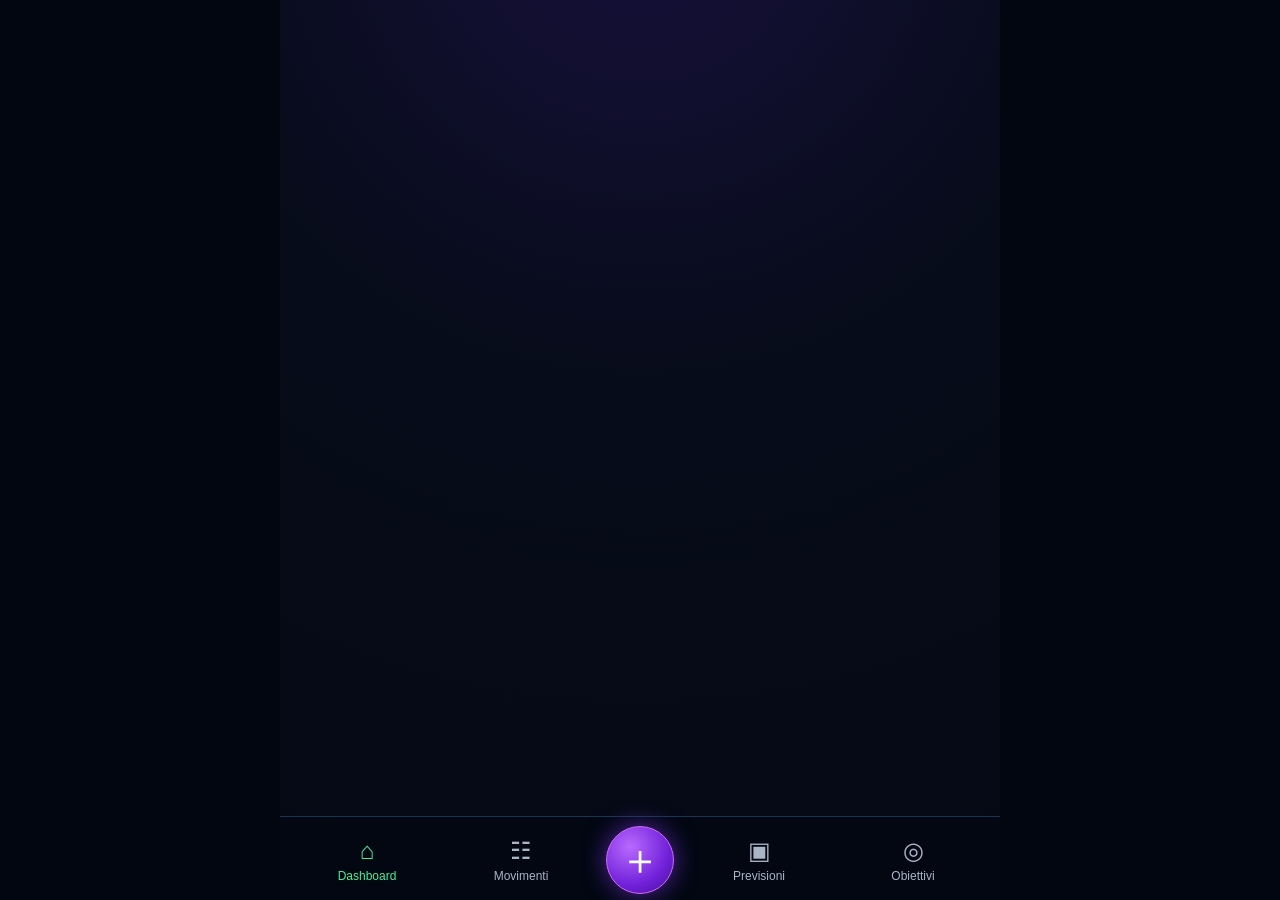
==== Matteos_Finance.html @ dac2ed31 "Add files via upload" ====
<!doctype html>
<html lang="it">
<head>
  <meta charset="utf-8" />
  <meta name="viewport" content="width=device-width, initial-scale=1, viewport-fit=cover" />
  <meta name="theme-color" content="#050b18" />
  <title>Matteo's Finance</title>
  <style>:root{
  --bg:#050b18;--panel:#091425;--panel2:#0b1629;--line:#183858;--text:#edf4ff;--muted:#aeb8ca;
  --green:#29e88b;--pink:#ff1675;--blue:#18b9ff;--purple:#8c39ff;--yellow:#ffd34f;--danger:#ff5267;
  --shadow:0 14px 34px rgba(0,0,0,.32);--radius:22px;--font:Inter,ui-sans-serif,system-ui,-apple-system,BlinkMacSystemFont,"Segoe UI",sans-serif;
}
*{box-sizing:border-box} html,body{margin:0;background:#020611;color:var(--text);font-family:var(--font)}
body{min-height:100vh}.app-shell{max-width:720px;margin:auto;min-height:100vh;background:radial-gradient(circle at 50% -10%,#17103b 0,#070c1a 44%,#050914 100%);padding-bottom:96px;overflow:hidden}
.app{padding:14px 14px 34px}.page{display:none;animation:fade .2s ease}.page.active{display:block}@keyframes fade{from{opacity:.3;transform:translateY(5px)}to{opacity:1;transform:none}}
/* Header definitivo: ordinato, senza slogan e senza elementi sovrapposti */
.hero{position:relative;min-height:430px;border:1px solid #22557d;border-radius:28px;overflow:hidden;background:radial-gradient(circle at 78% 22%,rgba(92,30,150,.22),transparent 32%),linear-gradient(135deg,#030817 0%,#07101f 58%,#090d25 100%);box-shadow:var(--shadow)}
.hero::before{content:"";position:absolute;inset:0;background:linear-gradient(180deg,rgba(0,0,0,.03),rgba(1,6,15,.15) 35%,rgba(2,6,15,.72));pointer-events:none}
.hero::after{content:"";position:absolute;left:0;right:0;top:0;height:205px;background:linear-gradient(90deg,rgba(0,0,0,.12),transparent 62%);pointer-events:none}
.duck-art{position:absolute;left:-4%;top:-10px;width:44%;max-height:245px;object-fit:cover;object-position:left top;mix-blend-mode:screen;opacity:.98;z-index:1}
.brand{position:absolute;left:38%;top:28px;z-index:3;line-height:.78;text-transform:uppercase;letter-spacing:-1px;transform:skew(-5deg);filter:drop-shadow(0 0 14px rgba(0,0,0,.6))}
.brand .matteo{display:block;font-size:clamp(25px,7vw,48px);font-weight:950;color:#eef4ff;letter-spacing:-2px;text-shadow:3px 3px 0 #10151f,0 0 14px rgba(255,255,255,.18)}
.brand .finance{display:block;font-size:clamp(42px,11vw,72px);font-weight:950;color:#2cf08b;font-style:italic;letter-spacing:-4px;text-shadow:2px 3px 0 #0c5b3d,0 0 24px rgba(41,232,139,.32)}
.hero-actions{position:absolute;right:18px;top:16px;z-index:5;display:flex;gap:10px}.icon-btn{width:48px;height:48px;border-radius:50%;border:1px solid #8c39ff;background:#07101ee8;color:white;font-size:20px;cursor:pointer;box-shadow:0 0 20px rgba(140,57,255,.18)}
.month-select{position:absolute;right:18px;top:90px;z-index:5;border:1px solid #16618b;background:#071525f2;color:#fff;padding:11px 14px;border-radius:14px;font-weight:800;max-width:180px}
.wallet-art{position:absolute;right:-7%;top:120px;width:50%;height:190px;object-fit:cover;object-position:right top;opacity:.72;mix-blend-mode:screen;z-index:1}
.balance-card{position:absolute;left:12px;right:12px;bottom:12px;z-index:4;padding:22px;border:1px solid #0e6bc2;border-radius:20px;background:linear-gradient(135deg,rgba(5,18,35,.96),rgba(7,13,30,.9));box-shadow:0 0 28px rgba(0,114,255,.16);backdrop-filter:blur(5px)}
.balance-label{font-size:14px;font-weight:800;color:#cbd4e4}.balance-value{font-size:clamp(44px,13vw,72px);font-weight:900;color:#36e793;letter-spacing:-2px;margin:5px 0}.balance-delta{font-weight:700;color:#cbd4e4}.positive{color:var(--green)}.negative{color:var(--pink)}
.balance-buttons{display:grid;grid-template-columns:1fr 1fr;gap:10px;margin-top:18px}.big-btn,.primary-btn,.secondary-btn,.danger-btn{border:1px solid #25405d;border-radius:15px;padding:14px 16px;font-weight:800;color:#fff;background:#101c2f;cursor:pointer;font-size:15px}.big-btn.income{border-color:#0ca86a;background:linear-gradient(90deg,#063829,#08271f)}.big-btn.expense{border-color:#bc135a;background:linear-gradient(90deg,#30101f,#2a0716)}.primary-btn{background:linear-gradient(135deg,#9b39ff,#5d1fe0);border-color:#a95cff}.danger-btn{background:#34121c;border-color:#9b2646}.secondary-btn{background:#101b2b}
.section{margin-top:14px}.section-title{display:flex;align-items:center;justify-content:space-between;margin:18px 6px 10px;font-size:19px;font-weight:900;letter-spacing:.3px}.panel{background:linear-gradient(135deg,rgba(10,21,39,.96),rgba(5,13,26,.94));border:1px solid #193858;border-radius:20px;box-shadow:var(--shadow)}
.week-panel{padding:14px}.week-grid{display:grid;grid-template-columns:repeat(7,1fr);gap:8px}.day-card{min-height:132px;border:1px solid #174567;border-radius:16px;padding:10px 5px;text-align:center;background:linear-gradient(180deg,#0a1527,#081322)}.day-card.today{border-color:#9b39ff;box-shadow:0 0 18px rgba(140,57,255,.45),inset 0 0 20px rgba(140,57,255,.12)}.day-name{font-size:11px;font-weight:800;color:#d3dae5}.day-num{font-size:27px;font-weight:900;margin:2px 0 8px}.day-in,.day-out{font-size:11px;font-weight:800;white-space:nowrap}.day-plus{margin-top:8px;border:1px solid #214b68;background:#0d2031;color:#fff;border-radius:50%;width:30px;height:30px;font-size:19px;cursor:pointer}
.stats-grid{display:grid;grid-template-columns:repeat(3,1fr);gap:10px;margin-top:12px}.stat-card{padding:16px;border-radius:19px;border:1px solid;background:#091424}.stat-card.green{border-color:#0fa66e;box-shadow:inset 0 0 24px rgba(41,232,139,.08)}.stat-card.pink{border-color:#b90e57;box-shadow:inset 0 0 24px rgba(255,22,117,.08)}.stat-card.blue{border-color:#1479c6;box-shadow:inset 0 0 24px rgba(24,185,255,.08)}.stat-card b{display:block;font-size:13px}.stat-card strong{display:block;font-size:20px;margin-top:7px}.stat-card small{color:var(--muted)}
.chart-panel{display:grid;grid-template-columns:1fr 1fr;gap:12px;padding:16px;margin-top:12px}.legend{list-style:none;padding:0;margin:0}.legend li{display:grid;grid-template-columns:12px 1fr auto auto;gap:8px;align-items:center;padding:4px 0;color:#d8dfeb;font-size:14px}.dot{width:10px;height:10px;border-radius:50%}.donut{width:190px;height:190px;border-radius:50%;margin:auto;background:conic-gradient(#7a21ff 0 40%,#ff1675 40% 60%,#159fff 60% 75%,#29e88b 75% 90%,#ffd34f 90% 100%);position:relative;box-shadow:0 0 26px rgba(140,57,255,.2)}.donut:after{content:"";position:absolute;inset:27%;background:#08111f;border-radius:50%;box-shadow:inset 0 0 0 1px #172b43}.donut-center{position:absolute;inset:0;z-index:2;display:flex;flex-direction:column;justify-content:center;align-items:center;text-align:center;font-weight:900}.donut-center small{color:#c9d2e0;font-weight:500}
.bottom-nav{position:fixed;left:50%;bottom:0;transform:translateX(-50%);width:min(720px,100%);height:84px;padding:9px 10px calc(9px + env(safe-area-inset-bottom));display:grid;grid-template-columns:1fr 1fr 84px 1fr 1fr;align-items:center;background:rgba(3,8,18,.95);backdrop-filter:blur(18px);border-top:1px solid #173553;z-index:20}.nav-item{height:62px;border:0;background:transparent;color:#aab5c7;display:flex;flex-direction:column;gap:4px;align-items:center;justify-content:center;cursor:pointer;font-size:24px}.nav-item small{font-size:12px}.nav-item.active{color:#47ee9a}.quick-add{width:68px;height:68px;border-radius:50%;border:1px solid #d36cff;background:radial-gradient(circle at 35% 30%,#b969ff,#7020d8 62%,#451196);color:white;font-size:42px;line-height:1;box-shadow:0 0 24px rgba(140,57,255,.6);cursor:pointer;margin:auto}
.page-head{display:flex;justify-content:space-between;align-items:center;margin:8px 0 18px}.page-head h1{margin:0;font-size:30px}
.month-control{display:flex;align-items:center;gap:10px;justify-content:center;margin:14px 0}.month-control button{border:1px solid #20415f;background:#0a1526;color:white;width:44px;height:44px;border-radius:50%;font-size:22px;cursor:pointer}.month-control select{flex:1;max-width:320px;background:#0b1628;border:1px solid #31516e;color:white;border-radius:14px;padding:12px;font-weight:800;text-align:center}
.forecast-card{padding:16px}.forecast-row{display:flex;justify-content:space-between;padding:11px 0;border-bottom:1px solid #152a42}.forecast-row:last-child{border-bottom:0}.forecast-note{margin-top:12px;padding:12px;border:1px solid #174f85;background:#08192e;border-radius:12px;color:#c7d8ef;font-size:13px}.events-list{display:grid;gap:10px}.event-row,.movement-row{padding:14px;border:1px solid #193a58;border-radius:16px;background:#081424;display:grid;grid-template-columns:54px 1fr auto;gap:12px;align-items:center}.event-icon{width:48px;height:48px;border-radius:14px;display:grid;place-items:center;background:#10253a;font-size:23px}.event-meta b{display:block}.event-meta small{color:var(--muted)}.event-actions{display:flex;gap:8px}.mini-btn{border:0;background:#102036;color:#d7e1ee;border-radius:9px;padding:8px;cursor:pointer}.mini-btn.delete{color:#ff5c78}
.bar-chart{height:220px;padding:20px;display:flex;align-items:flex-end;gap:14px;border-top:1px solid #172c46;margin-top:12px}.bar{flex:1;min-height:20px;border-radius:8px 8px 2px 2px;background:linear-gradient(180deg,#38e4aa,#176f69);position:relative}.bar span{position:absolute;bottom:-25px;left:50%;transform:translateX(-50%);font-size:11px;color:#aeb8ca}
.goal-tabs{display:flex;gap:8px;margin-bottom:12px}.goal-tabs button{flex:1;border:1px solid #193b58;background:#0a1627;color:#b8c2d0;padding:11px;border-radius:12px;cursor:pointer}.goal-tabs .active{color:white;background:#11243a}.goals-list{display:grid;gap:12px}.goal-card{padding:15px;border:1px solid #214d71;border-radius:18px;background:linear-gradient(135deg,#081725,#071221)}.goal-top{display:flex;justify-content:space-between;gap:10px}.goal-card h3{margin:0 0 4px}.goal-card p{margin:0;color:var(--muted);font-size:13px}.status{padding:7px 10px;border-radius:999px;font-size:11px;font-weight:900;height:max-content}.status.good{background:#123c28;color:#62f5a7}.status.watch{background:#4b3b10;color:#ffe170}.status.bad{background:#4c1722;color:#ff8192}.progress{height:9px;background:#172435;border-radius:999px;margin:14px 0 7px;overflow:hidden}.progress i{display:block;height:100%;border-radius:999px;background:linear-gradient(90deg,#27e28b,#8bff7a)}.goal-foot{display:flex;justify-content:space-between;color:#b9c5d3;font-size:13px}
.filters{display:flex;gap:8px;overflow:auto;margin-bottom:12px}.filter-btn{white-space:nowrap;border:1px solid #1b3956;background:#091626;color:#c8d3df;padding:9px 12px;border-radius:999px;cursor:pointer}.filter-btn.active{border-color:#39d995;color:#39d995}.movement-list{display:grid;gap:9px}.movement-amount{font-weight:900}.empty{padding:32px 16px;text-align:center;color:#a9b6c7;border:1px dashed #25445e;border-radius:18px}
.modal-backdrop{position:fixed;inset:0;background:rgba(0,0,0,.65);z-index:50;display:grid;align-items:end}.modal{width:min(720px,100%);max-height:92vh;overflow:auto;background:linear-gradient(180deg,#0c1729,#070d18);border:1px solid #244664;border-radius:26px 26px 0 0;padding:18px;box-shadow:0 -20px 50px rgba(0,0,0,.45)}.modal-head{display:flex;justify-content:space-between;align-items:center}.modal-head h2{margin:0}.close-btn{border:0;background:transparent;color:#dbe6f5;font-size:28px;cursor:pointer}.form-grid{display:grid;gap:12px;margin-top:16px}.form-grid.two{grid-template-columns:1fr 1fr}.field label{display:block;margin-bottom:6px;font-size:13px;font-weight:800;color:#cbd5e1}.field input,.field select,.field textarea{width:100%;background:#0b1728;border:1px solid #2a4661;border-radius:12px;color:white;padding:13px;font:inherit}.field textarea{min-height:74px}.type-switch,.priority-switch{display:grid;grid-template-columns:1fr 1fr;gap:8px}.priority-switch{grid-template-columns:repeat(3,1fr)}.type-switch button,.priority-switch button{padding:13px;border-radius:12px;border:1px solid #2a4661;background:#0b1728;color:#cbd5e1;cursor:pointer;font-weight:800}.type-switch .income.active{border-color:#21d783;color:#6ff7ae;background:#0d2b20}.type-switch .expense.active{border-color:#d61a68;color:#ff8ab5;background:#35101e}.priority-switch button.active{border-color:#a06cff;background:#2a1645;color:white}.modal-actions{display:flex;gap:10px;margin-top:18px}.modal-actions button{flex:1}.analysis-box{padding:14px;border:1px solid #1f4461;border-radius:14px;background:#091727}.analysis-box.good{border-color:#258452;background:#0d2d1f}.analysis-box.watch{border-color:#9b7b25;background:#2d2710}.analysis-box.bad{border-color:#8b3144;background:#32131b}
@media(max-width:520px){.hero{min-height:390px}.brand{left:39%;top:26px}.brand .matteo{font-size:29px}.brand .finance{font-size:46px}.duck-art{width:49%;max-height:235px}.wallet-art{top:128px;width:56%;height:170px;opacity:.62}.month-select{top:94px;right:14px;font-size:12px;max-width:150px}.hero-actions{right:14px;top:14px}.balance-card{padding:16px}.balance-value{font-size:50px}.week-grid{gap:5px}.day-card{min-height:114px;padding:8px 2px}.day-name{font-size:9px}.day-num{font-size:24px}.day-in,.day-out{font-size:9px}.stats-grid{grid-template-columns:1fr}.chart-panel{grid-template-columns:1fr}.donut{width:210px;height:210px}.form-grid.two{grid-template-columns:1fr}.bottom-nav{height:78px;grid-template-columns:1fr 1fr 68px 1fr 1fr}.quick-add{width:62px;height:62px}.nav-item{font-size:20px}.balance-buttons{grid-template-columns:1fr 1fr}.big-btn{padding:13px 8px;font-size:14px}}
</style>
</head>
<body>
  <div class="app-shell">
    <main id="app" class="app"></main>
    <nav class="bottom-nav" aria-label="Navigazione principale">
      <button data-nav="dashboard" class="nav-item active"><span>⌂</span><small>Dashboard</small></button>
      <button data-nav="movements" class="nav-item"><span>☷</span><small>Movimenti</small></button>
      <button id="quickAdd" class="quick-add" aria-label="Aggiungi movimento">＋</button>
      <button data-nav="forecasts" class="nav-item"><span>▣</span><small>Previsioni</small></button>
      <button data-nav="goals" class="nav-item"><span>◎</span><small>Obiettivi</small></button>
    </nav>
  </div>

  <div id="modalRoot"></div>
  <script>const € = new Intl.NumberFormat('it-IT',{style:'currency',currency:'EUR'});
const state = JSON.parse(localStorage.getItem('matteos-finance-v1') || 'null') || {
  page:'dashboard',
  balance:3245.60,
  transactions:[
    {id:'t1',date:'2026-09-01',type:'income',category:'Stipendio',description:'Stipendio',amount:1870},
    {id:'t2',date:'2026-09-03',type:'expense',category:'Spesa',description:'Spesa alimentare',amount:649.76},
    {id:'t3',date:'2026-09-04',type:'expense',category:'Benzina',description:'Rifornimento',amount:324.88},
    {id:'t4',date:'2026-09-05',type:'expense',category:'Casa',description:'Spese casa',amount:243.66},
    {id:'t5',date:'2026-09-06',type:'expense',category:'Affitto',description:'Affitto',amount:243.66},
    {id:'t6',date:'2026-09-07',type:'expense',category:'Contrattempo',description:'Imprevisti',amount:81.22},
    {id:'t7',date:'2026-09-08',type:'expense',category:'Tempo libero',description:'Svago',amount:48.73},
    {id:'t8',date:'2026-09-09',type:'expense',category:'Altro',description:'Varie',amount:32.49}
  ],
  futureEvents:[
    {id:'e1',date:'2026-12-15',type:'expense',category:'Auto',description:'Assicurazione auto',amount:600},
    {id:'e2',date:'2026-12-18',type:'income',category:'Redditi',description:'Credito dichiarazione',amount:400}
  ],
  goals:[
    {id:'g1',name:'Chitarra nuova',cost:350,deadline:'2026-12-31',priority:'media',cushion:1000,saved:150},
    {id:'g2',name:'Vacanza Berlino',cost:1500,deadline:'2027-08-31',priority:'media',cushion:0,saved:300},
    {id:'g3',name:'Nuovo computer',cost:1200,deadline:'2027-04-30',priority:'alta',cushion:0,saved:100}
  ],
  forecastMonth:'2026-12',
  movementFilter:'all'
};
const categories=['Stipendio','Spesa','Benzina','Casa','Affitto','Contrattempo','Tempo libero','Altro','Auto','Redditi','Lavoro','Salute'];
function save(){localStorage.setItem('matteos-finance-v1',JSON.stringify(state))}
function uid(){return Math.random().toString(36).slice(2,10)}
function sum(items){return items.reduce((a,b)=>a+b,0)}
function monthOf(d){return d.slice(0,7)}
function currentMonth(){return '2026-09'}
function monthName(ym){return new Date(ym+'-01T12:00:00').toLocaleDateString('it-IT',{month:'long',year:'numeric'})}
function monthTx(ym){return state.transactions.filter(t=>monthOf(t.date)===ym)}
function income(ym=currentMonth()){return sum(monthTx(ym).filter(t=>t.type==='income').map(t=>t.amount))}
function expenses(ym=currentMonth()){return sum(monthTx(ym).filter(t=>t.type==='expense').map(t=>t.amount))}
function savings(ym=currentMonth()){return income(ym)-expenses(ym)}
function prevMonth(ym){let [y,m]=ym.split('-').map(Number);m--;if(m===0){m=12;y--}return `${y}-${String(m).padStart(2,'0')}`}
function monthlyCapacity(){const allMonths=[...new Set(state.transactions.map(t=>monthOf(t.date)))];const values=allMonths.map(m=>Math.max(0,savings(m))).filter(Number.isFinite);return values.length?sum(values)/values.length:245.6}
function changePage(page){state.page=page;save();render()}
function dashboard(){const ym=currentMonth(), inc=income(ym), out=expenses(ym), sav=inc-out;const cats={};monthTx(ym).filter(t=>t.type==='expense').forEach(t=>cats[t.category]=(cats[t.category]||0)+t.amount);const totalOut=out||1;const colors=['#7a21ff','#ff1675','#ff6247','#29e88b','#ffd34f','#ffe08a','#a93de7'];const entries=Object.entries(cats);const days=[['LUN',3,120,45],['MAR',4,0,30],['MER',5,30,18],['GIO',6,0,65],['VEN',7,0,20],['SAB',8,80,0],['DOM',9,0,15]];
return `<section class="page ${state.page==='dashboard'?'active':''}">
  <div class="hero">
    <img class="duck-art" src="[data-uri]" alt="Mascotte di Matteo's Finance" />
    <div class="brand" aria-label="Matteo's Finance"><span class="matteo">MATTEO'S</span><span class="finance">FINANCE</span></div>
    <div class="hero-actions"><button class="icon-btn" title="Notifiche">🔔</button><button class="icon-btn" onclick="openSettings()" title="Impostazioni">⚙</button></div>
    <select class="month-select" aria-label="Mese dashboard"><option>Settembre 2026</option></select>
    <img class="wallet-art" src="[data-uri]" alt="Portafoglio e monete" />
    <div class="balance-card"><div class="balance-label">TOTALE DISPONIBILE</div><div class="balance-value">${€ .format(state.balance)}</div><div class="balance-delta"><span class="positive">↗ + € 245,60</span> &nbsp; rispetto al mese scorso</div><div class="balance-buttons"><button class="big-btn income" onclick="openTransaction('income')">⊕ &nbsp; Aggiungi entrata</button><button class="big-btn expense" onclick="openTransaction('expense')">↟ &nbsp; Aggiungi uscita</button></div></div>
  </div>
  <div class="section"><div class="section-title">▣ SETTIMANA IN CORSO <span style="color:#8fa6c2">‹ ›</span></div><div class="panel week-panel"><div class="week-grid">${days.map(([n,d,i,o])=>`<div class="day-card ${n==='GIO'?'today':''}"><div class="day-name">${n}</div><div class="day-num">${d}</div><div class="day-in positive">+€ ${i}</div><div class="day-out negative">-€ ${o}</div><button class="day-plus" onclick="openTransaction()">＋</button></div>`).join('')}</div></div></div>
  <div class="stats-grid"><div class="stat-card green"><b>↗ ENTRATE</b><strong>${€ .format(inc)}</strong><small>Questo mese</small></div><div class="stat-card pink"><b>↘ USCITE</b><strong>${€ .format(out)}</strong><small>Questo mese</small></div><div class="stat-card blue"><b>♟ RISPARMIO</b><strong>${€ .format(sav)}</strong><small>Questo mese</small></div></div>
  <div class="panel chart-panel"><div><div class="section-title" style="margin:0 0 8px">RIPARTIZIONE USCITE</div><ul class="legend">${entries.map(([c,v],i)=>`<li><i class="dot" style="background:${colors[i%colors.length]}"></i><span>${c}</span><span>${Math.round(v/totalOut*100)}%</span><span>${€ .format(v)}</span></li>`).join('')||'<li>Nessuna uscita</li>'}</ul></div><div style="position:relative;display:grid;place-items:center"><div class="donut" style="background:${donutGradient(entries,colors,totalOut)}"></div><div class="donut-center"><b>${€ .format(out)}</b><small>Totale uscite</small></div></div></div>
</section>`}
function donutGradient(entries,colors,total){if(!entries.length)return '#172435';let acc=0;const s=entries.map(([_,v],i)=>{const a=acc;acc+=v/total*100;return `${colors[i%colors.length]} ${a}% ${acc}%`}).join(',');return `conic-gradient(${s})`}
function forecasts(){const f=forecast(state.forecastMonth);return `<section class="page ${state.page==='forecasts'?'active':''}"><div class="page-head"><div><h1>Previsioni</h1></div><button class="icon-btn" onclick="openSettings()">⚙</button></div><div class="month-control"><button onclick="shiftForecast(-1)">‹</button><select onchange="state.forecastMonth=this.value;save();render()">${monthOptions().map(x=>`<option value="${x}" ${x===state.forecastMonth?'selected':''}>${monthName(x)}</option>`).join('')}</select><button onclick="shiftForecast(1)">›</button></div><div class="panel forecast-card"><h3 style="margin-top:0">Situazione prevista</h3><div class="forecast-row"><span>🟢 Entrate previste</span><b>${€ .format(f.income)}</b></div><div class="forecast-row"><span>🔴 Uscite previste</span><b>${€ .format(f.expenses)}</b></div><div class="forecast-row"><span>📉 Saldo mese</span><b class="${f.net>=0?'positive':'negative'}">${€ .format(f.net)}</b></div><div class="forecast-row"><span>🏦 Totale stimato fine mese</span><b class="positive">${€ .format(f.endBalance)}</b></div><div class="forecast-note">Queste previsioni applicano prudenzialmente <b>−5% alle entrate</b> e <b>+5% alle spese</b>, oltre agli eventi futuri che inserisci.</div></div><div class="section-title">Eventi futuri <button class="primary-btn" onclick="openFutureEvent()">＋ Aggiungi evento</button></div><div class="events-list">${futureEventsForMonth(state.forecastMonth).map(eventRow).join('')||'<div class="empty">Nessun evento previsto per questo mese.</div>'}</div><div class="panel" style="margin-top:14px;padding:16px"><h3 style="margin:0">Andamento previsto dei risparmi</h3><div class="bar-chart">${monthOptions().slice(0,6).map((m,i)=>{const x=forecast(m).endBalance;const h=Math.max(15,Math.min(100,x/5000*100));return `<div class="bar" style="height:${h}%"><span>${monthName(m).slice(0,3)}</span></div>`}).join('')}</div></div></section>`}
function monthOptions(){return ['2026-09','2026-10','2026-11','2026-12','2027-01','2027-02','2027-03','2027-04','2027-05','2027-06','2027-07','2027-08']}
function shiftForecast(n){const a=monthOptions(),i=a.indexOf(state.forecastMonth);state.forecastMonth=a[Math.max(0,Math.min(a.length-1,i+n))];save();render()}
function futureEventsForMonth(ym){return state.futureEvents.filter(e=>monthOf(e.date)===ym)}
function forecast(ym){const baseIncome=income(currentMonth())*.95;const baseExpenses=expenses(currentMonth())*1.05;const ev=futureEventsForMonth(ym);const ei=sum(ev.filter(e=>e.type==='income').map(e=>e.amount));const ee=sum(ev.filter(e=>e.type==='expense').map(e=>e.amount));const inc=baseIncome+ei,out=baseExpenses+ee,net=inc-out;const idx=monthOptions().indexOf(ym), baseIdx=monthOptions().indexOf(currentMonth());let running=state.balance;for(let i=baseIdx+1;i<=idx;i++){const m=monthOptions()[i];const events=futureEventsForMonth(m);running+=baseIncome+sum(events.filter(e=>e.type==='income').map(e=>e.amount))-baseExpenses-sum(events.filter(e=>e.type==='expense').map(e=>e.amount))}return {income:inc,expenses:out,net,endBalance:running}}
function eventRow(e){return `<div class="event-row"><div class="event-icon">${e.type==='income'?'▣':'▰'}</div><div class="event-meta"><b>${e.description}</b><small>${new Date(e.date+'T12:00').toLocaleDateString('it-IT')} · ${e.category}</small></div><div class="event-actions"><strong class="${e.type==='income'?'positive':'negative'}">${e.type==='income'?'+':'-'}${€ .format(e.amount)}</strong><button class="mini-btn delete" onclick="deleteFutureEvent('${e.id}')">⌫</button></div></div>`}
function goals(){return `<section class="page ${state.page==='goals'?'active':''}"><div class="page-head"><div><h1>Obiettivi</h1></div><button class="icon-btn" onclick="openSettings()">⚙</button></div><button class="primary-btn" style="width:100%;font-size:18px" onclick="openGoal()">＋ Nuovo obiettivo</button><div class="goal-tabs"><button class="active">In corso (${state.goals.length})</button><button>Completati (0)</button><button>Archiviati (0)</button></div><div class="goals-list">${state.goals.map(goalCard).join('')||'<div class="empty">Non hai ancora obiettivi.</div>'}</div></section>`}
function goalCard(g){const a=analyseGoal(g),pct=Math.min(100,g.saved/g.cost*100);return `<div class="goal-card"><div class="goal-top"><div><h3>${escapeHtml(g.name)}</h3><b class="positive">${€ .format(g.cost)}</b><p>Entro il ${new Date(g.deadline+'T12:00').toLocaleDateString('it-IT')}</p><p>Mancano ${a.monthsLeft} mesi · Priorità ${g.priority}</p></div><span class="status ${a.status}">${a.label}</span></div><div class="progress"><i style="width:${pct}%"></i></div><div class="goal-foot"><span>${€ .format(g.saved)}</span><span>${Math.round(pct)}%</span><span>${€ .format(g.cost)}</span></div><div style="margin-top:12px;display:flex;gap:8px"><button class="secondary-btn" style="flex:1" onclick="openGoalAnalysis('${g.id}')">Analizza</button><button class="danger-btn" onclick="deleteGoal('${g.id}')">⌫</button></div></div>`}
function analyseGoal(g){const now=new Date('2026-09-01T12:00'),end=new Date(g.deadline+'T12:00');let months=Math.max(1,(end.getFullYear()-now.getFullYear())*12+end.getMonth()-now.getMonth()+1);const needed=Math.max(0,(g.cost-g.saved)/months);const cap=Math.max(0,monthlyCapacity()-(g.cushion>state.balance?0:0));const ratio=cap?needed/cap:Infinity;let status='good',label='✓ In linea';if(ratio>.9&&ratio<=1.25){status='watch';label='⚠ Da monitorare'}if(ratio>1.25){status='bad';label='✕ Non raggiungibile'}return {monthsLeft:months,needed,capacity:cap,status,label,ratio}}
function movements(){const items=[...state.transactions].sort((a,b)=>b.date.localeCompare(a.date)).filter(t=>state.movementFilter==='all'||t.type===state.movementFilter);return `<section class="page ${state.page==='movements'?'active':''}"><div class="page-head"><div><h1>Movimenti</h1></div><button class="primary-btn" onclick="openTransaction()">＋</button></div><div class="filters"><button class="filter-btn ${state.movementFilter==='all'?'active':''}" onclick="setFilter('all')">Tutti</button><button class="filter-btn ${state.movementFilter==='income'?'active':''}" onclick="setFilter('income')">Entrate</button><button class="filter-btn ${state.movementFilter==='expense'?'active':''}" onclick="setFilter('expense')">Uscite</button></div><div class="movement-list">${items.map(t=>`<div class="movement-row"><div class="event-icon">${t.type==='income'?'↗':'↘'}</div><div class="event-meta"><b>${escapeHtml(t.description)}</b><small>${t.category} · ${new Date(t.date+'T12:00').toLocaleDateString('it-IT')}</small></div><div class="event-actions"><strong class="movement-amount ${t.type==='income'?'positive':'negative'}">${t.type==='income'?'+':'-'}${€ .format(t.amount)}</strong><button class="mini-btn delete" onclick="deleteTransaction('${t.id}')">⌫</button></div></div>`).join('')||'<div class="empty">Nessun movimento.</div>'}</div></section>`}
function render(){document.getElementById('app').innerHTML=dashboard()+movements()+forecasts()+goals();document.querySelectorAll('[data-nav]').forEach(b=>b.addEventListener('click',()=>changePage(b.dataset.nav)));document.getElementById('quickAdd').onclick=()=>openTransaction();}
function setFilter(x){state.movementFilter=x;save();render()}
function openModal(content){document.getElementById('modalRoot').innerHTML=`<div class="modal-backdrop" onclick="if(event.target===this)closeModal()"><div class="modal">${content}</div></div>`}
function closeModal(){document.getElementById('modalRoot').innerHTML=''}
function openTransaction(defaultType='income'){let type=defaultType||'income';openModal(`<div class="modal-head"><h2>Nuovo movimento</h2><button class="close-btn" onclick="closeModal()">×</button></div><div class="type-switch"><button id="typeIncome" class="income active" onclick="selectType('income')">↓ Entrata</button><button id="typeExpense" class="expense" onclick="selectType('expense')">↑ Uscita</button></div><form id="transactionForm" class="form-grid"><div class="form-grid two"><div class="field"><label>Data</label><input name="date" type="date" value="2026-09-06" required></div><div class="field"><label>Categoria</label><select name="category">${categories.map(c=>`<option>${c}</option>`).join('')}</select></div></div><div class="field"><label>Descrizione</label><input name="description" placeholder="Es. Assicurazione auto" required></div><div class="field"><label>Importo</label><input name="amount" type="number" min="0.01" step="0.01" required></div><div class="modal-actions"><button type="button" class="secondary-btn" onclick="closeModal()">Annulla</button><button class="primary-btn">Salva movimento</button></div></form>`);document.getElementById('transactionForm').dataset.type=type;document.getElementById('transactionForm').addEventListener('submit',submitTransaction)}
function selectType(type){const f=document.getElementById('transactionForm');f.dataset.type=type;document.getElementById('typeIncome').classList.toggle('active',type==='income');document.getElementById('typeExpense').classList.toggle('active',type==='expense')}
function submitTransaction(ev){ev.preventDefault();const f=ev.currentTarget,d=new FormData(f),amount=Number(d.get('amount'));state.transactions.push({id:uid(),date:d.get('date'),type:f.dataset.type,category:d.get('category'),description:d.get('description'),amount});state.balance+=f.dataset.type==='income'?amount:-amount;save();closeModal();render()}
function deleteTransaction(id){const t=state.transactions.find(x=>x.id===id);if(!t)return;if(!confirm('Eliminare questo movimento?'))return;state.balance+=t.type==='income'?-t.amount:t.amount;state.transactions=state.transactions.filter(x=>x.id!==id);save();render()}
function openFutureEvent(){let type='expense';openModal(`<div class="modal-head"><h2>Nuovo evento previsto</h2><button class="close-btn" onclick="closeModal()">×</button></div><div class="type-switch"><button id="typeIncome" class="income" onclick="selectFutureType('income')">↓ Entrata</button><button id="typeExpense" class="expense active" onclick="selectFutureType('expense')">↑ Uscita</button></div><form id="futureForm" class="form-grid"><div class="form-grid two"><div class="field"><label>Data</label><input name="date" type="date" value="${state.forecastMonth}-15" required></div><div class="field"><label>Categoria</label><select name="category">${categories.map(c=>`<option>${c}</option>`).join('')}</select></div></div><div class="field"><label>Descrizione</label><input name="description" required></div><div class="field"><label>Importo</label><input name="amount" type="number" min="0.01" step="0.01" required></div><div class="modal-actions"><button type="button" class="secondary-btn" onclick="closeModal()">Annulla</button><button class="primary-btn">Salva evento</button></div></form>`);document.getElementById('futureForm').dataset.type=type;document.getElementById('futureForm').addEventListener('submit',submitFuture)}
function selectFutureType(type){const f=document.getElementById('futureForm');f.dataset.type=type;document.getElementById('typeIncome').classList.toggle('active',type==='income');document.getElementById('typeExpense').classList.toggle('active',type==='expense')}
function submitFuture(ev){ev.preventDefault();const f=ev.currentTarget,d=new FormData(f);state.futureEvents.push({id:uid(),date:d.get('date'),type:f.dataset.type,category:d.get('category'),description:d.get('description'),amount:Number(d.get('amount'))});save();closeModal();render()}
function deleteFutureEvent(id){if(confirm('Eliminare questo evento previsto?')){state.futureEvents=state.futureEvents.filter(e=>e.id!==id);save();render()}}
function openGoal(){let priority='media', cushionEnabled=false;openModal(`<div class="modal-head"><h2>Nuovo obiettivo</h2><button class="close-btn" onclick="closeModal()">×</button></div><form id="goalForm" class="form-grid"><div class="field"><label>Quale meta vuoi raggiungere?</label><input name="name" placeholder="Es. Chitarra nuova" required></div><div class="field"><label>Quanto costa?</label><input name="cost" type="number" min="1" step="0.01" required></div><div class="field"><label>Entro quando?</label><input name="deadline" type="date" value="2026-12-31" required></div><div class="field"><label>Dai una priorità a questo obiettivo</label><div class="priority-switch"><button type="button" data-p="bassa">♧ Bassa</button><button type="button" data-p="media" class="active">◉ Media</button><button type="button" data-p="alta">♥ Alta</button></div></div><div class="field"><label>Vuoi fissare un minimo di cuscino?</label><div class="type-switch"><button type="button" id="cushionNo" class="active">No</button><button type="button" id="cushionYes">Sì</button></div></div><div id="cushionField" class="field" style="display:none"><label>Importo minimo del cuscino</label><input name="cushion" type="number" min="0" step="0.01" value="0"></div><div class="modal-actions"><button type="button" class="secondary-btn" onclick="closeModal()">Annulla</button><button class="primary-btn">Analizza obiettivo</button></div></form>`);document.querySelectorAll('[data-p]').forEach(b=>b.onclick=()=>{priority=b.dataset.p;document.querySelectorAll('[data-p]').forEach(x=>x.classList.toggle('active',x===b))});document.getElementById('cushionNo').onclick=()=>{cushionEnabled=false;document.getElementById('cushionField').style.display='none';document.getElementById('cushionNo').classList.add('active');document.getElementById('cushionYes').classList.remove('active')};document.getElementById('cushionYes').onclick=()=>{cushionEnabled=true;document.getElementById('cushionField').style.display='block';document.getElementById('cushionYes').classList.add('active');document.getElementById('cushionNo').classList.remove('active')};document.getElementById('goalForm').addEventListener('submit',ev=>{ev.preventDefault();const d=new FormData(ev.currentTarget),g={id:uid(),name:d.get('name'),cost:Number(d.get('cost')),deadline:d.get('deadline'),priority,cushion:cushionEnabled?Number(d.get('cushion')):0,saved:0};state.goals.push(g);save();closeModal();openGoalAnalysis(g.id)})}
function openGoalAnalysis(id){const g=state.goals.find(x=>x.id===id);if(!g)return;const a=analyseGoal(g);openModal(`<div class="modal-head"><h2>Analisi obiettivo</h2><button class="close-btn" onclick="closeModal()">×</button></div><div class="analysis-box ${a.status}" style="margin-top:16px"><h3 style="margin-top:0">${escapeHtml(g.name)}</h3><div class="forecast-row"><span>Risparmio mensile necessario</span><b>${€ .format(a.needed)}</b></div><div class="forecast-row"><span>Capacità di risparmio stimata</span><b>${€ .format(a.capacity)}</b></div><div class="forecast-row"><span>Tempo disponibile</span><b>${a.monthsLeft} mesi</b></div><div class="forecast-row"><span>Cuscino considerato</span><b>${€ .format(g.cushion)}</b></div><h3>${a.label}</h3><p>${a.status==='good'?'Con l’andamento attuale puoi raggiungere l’obiettivo entro la data prevista.':a.status==='watch'?'L’obiettivo è vicino al limite: conviene monitorare spese e risparmio mensile.':'Con la capacità stimata attuale l’obiettivo non è raggiungibile entro la data prevista.'}</p></div><div class="modal-actions"><button class="primary-btn" onclick="closeModal();render()">Chiudi</button></div>`)}
function deleteGoal(id){if(confirm('Eliminare questo obiettivo?')){state.goals=state.goals.filter(g=>g.id!==id);save();render()}}
function openSettings(){openModal(`<div class="modal-head"><h2>Impostazioni</h2><button class="close-btn" onclick="closeModal()">×</button></div><div class="form-grid"><div class="analysis-box"><b>Dati salvati sul dispositivo</b><p>I movimenti, le previsioni e gli obiettivi rimangono salvati nel browser tramite memoria locale.</p></div><button class="danger-btn" onclick="resetDemo()">Ripristina dati demo</button></div>`)}
function resetDemo(){if(confirm('Ripristinare i dati iniziali?')){localStorage.removeItem('matteos-finance-v1');location.reload()}}
function escapeHtml(s){return String(s).replace(/[&<>'"]/g,c=>({'&':'&amp;','<':'&lt;','>':'&gt;',"'":'&#39;','"':'&quot;'}[c]))}
render();
</script>
</body>
</html>
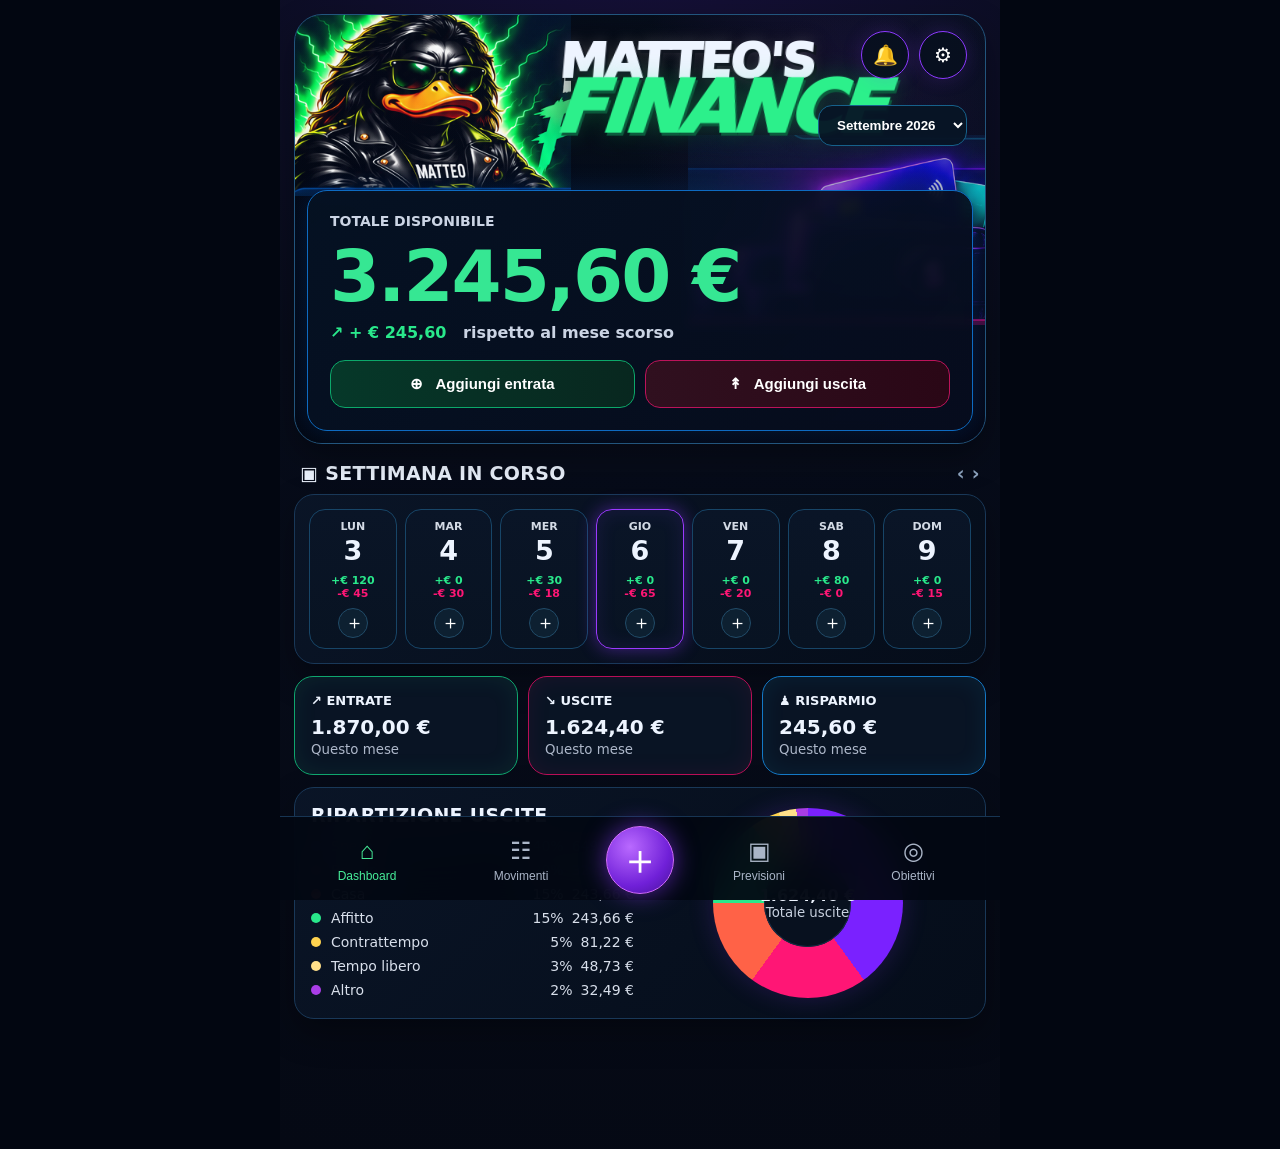
==== commit 9a64e46e: "Add files via upload" ====
--- a/Matteos_Finance.html
+++ b/Matteos_Finance.html
@@ -55,7 +55,7 @@
   </div>
 
   <div id="modalRoot"></div>
-  <script>const € = new Intl.NumberFormat('it-IT',{style:'currency',currency:'EUR'});
+  <script>const euroFmt = new Intl.NumberFormat('it-IT',{style:'currency',currency:'EUR'});
 const state = JSON.parse(localStorage.getItem('matteos-finance-v1') || 'null') || {
   page:'dashboard',
   balance:3245.60,
@@ -103,23 +103,23 @@
     <div class="hero-actions"><button class="icon-btn" title="Notifiche">🔔</button><button class="icon-btn" onclick="openSettings()" title="Impostazioni">⚙</button></div>
     <select class="month-select" aria-label="Mese dashboard"><option>Settembre 2026</option></select>
     <img class="wallet-art" src="[data-uri]" alt="Portafoglio e monete" />
-    <div class="balance-card"><div class="balance-label">TOTALE DISPONIBILE</div><div class="balance-value">${€ .format(state.balance)}</div><div class="balance-delta"><span class="positive">↗ + € 245,60</span> &nbsp; rispetto al mese scorso</div><div class="balance-buttons"><button class="big-btn income" onclick="openTransaction('income')">⊕ &nbsp; Aggiungi entrata</button><button class="big-btn expense" onclick="openTransaction('expense')">↟ &nbsp; Aggiungi uscita</button></div></div>
+    <div class="balance-card"><div class="balance-label">TOTALE DISPONIBILE</div><div class="balance-value">${euroFmt.format(state.balance)}</div><div class="balance-delta"><span class="positive">↗ + € 245,60</span> &nbsp; rispetto al mese scorso</div><div class="balance-buttons"><button class="big-btn income" onclick="openTransaction('income')">⊕ &nbsp; Aggiungi entrata</button><button class="big-btn expense" onclick="openTransaction('expense')">↟ &nbsp; Aggiungi uscita</button></div></div>
   </div>
   <div class="section"><div class="section-title">▣ SETTIMANA IN CORSO <span style="color:#8fa6c2">‹ ›</span></div><div class="panel week-panel"><div class="week-grid">${days.map(([n,d,i,o])=>`<div class="day-card ${n==='GIO'?'today':''}"><div class="day-name">${n}</div><div class="day-num">${d}</div><div class="day-in positive">+€ ${i}</div><div class="day-out negative">-€ ${o}</div><button class="day-plus" onclick="openTransaction()">＋</button></div>`).join('')}</div></div></div>
-  <div class="stats-grid"><div class="stat-card green"><b>↗ ENTRATE</b><strong>${€ .format(inc)}</strong><small>Questo mese</small></div><div class="stat-card pink"><b>↘ USCITE</b><strong>${€ .format(out)}</strong><small>Questo mese</small></div><div class="stat-card blue"><b>♟ RISPARMIO</b><strong>${€ .format(sav)}</strong><small>Questo mese</small></div></div>
-  <div class="panel chart-panel"><div><div class="section-title" style="margin:0 0 8px">RIPARTIZIONE USCITE</div><ul class="legend">${entries.map(([c,v],i)=>`<li><i class="dot" style="background:${colors[i%colors.length]}"></i><span>${c}</span><span>${Math.round(v/totalOut*100)}%</span><span>${€ .format(v)}</span></li>`).join('')||'<li>Nessuna uscita</li>'}</ul></div><div style="position:relative;display:grid;place-items:center"><div class="donut" style="background:${donutGradient(entries,colors,totalOut)}"></div><div class="donut-center"><b>${€ .format(out)}</b><small>Totale uscite</small></div></div></div>
+  <div class="stats-grid"><div class="stat-card green"><b>↗ ENTRATE</b><strong>${euroFmt.format(inc)}</strong><small>Questo mese</small></div><div class="stat-card pink"><b>↘ USCITE</b><strong>${euroFmt.format(out)}</strong><small>Questo mese</small></div><div class="stat-card blue"><b>♟ RISPARMIO</b><strong>${euroFmt.format(sav)}</strong><small>Questo mese</small></div></div>
+  <div class="panel chart-panel"><div><div class="section-title" style="margin:0 0 8px">RIPARTIZIONE USCITE</div><ul class="legend">${entries.map(([c,v],i)=>`<li><i class="dot" style="background:${colors[i%colors.length]}"></i><span>${c}</span><span>${Math.round(v/totalOut*100)}%</span><span>${euroFmt.format(v)}</span></li>`).join('')||'<li>Nessuna uscita</li>'}</ul></div><div style="position:relative;display:grid;place-items:center"><div class="donut" style="background:${donutGradient(entries,colors,totalOut)}"></div><div class="donut-center"><b>${euroFmt.format(out)}</b><small>Totale uscite</small></div></div></div>
 </section>`}
 function donutGradient(entries,colors,total){if(!entries.length)return '#172435';let acc=0;const s=entries.map(([_,v],i)=>{const a=acc;acc+=v/total*100;return `${colors[i%colors.length]} ${a}% ${acc}%`}).join(',');return `conic-gradient(${s})`}
-function forecasts(){const f=forecast(state.forecastMonth);return `<section class="page ${state.page==='forecasts'?'active':''}"><div class="page-head"><div><h1>Previsioni</h1></div><button class="icon-btn" onclick="openSettings()">⚙</button></div><div class="month-control"><button onclick="shiftForecast(-1)">‹</button><select onchange="state.forecastMonth=this.value;save();render()">${monthOptions().map(x=>`<option value="${x}" ${x===state.forecastMonth?'selected':''}>${monthName(x)}</option>`).join('')}</select><button onclick="shiftForecast(1)">›</button></div><div class="panel forecast-card"><h3 style="margin-top:0">Situazione prevista</h3><div class="forecast-row"><span>🟢 Entrate previste</span><b>${€ .format(f.income)}</b></div><div class="forecast-row"><span>🔴 Uscite previste</span><b>${€ .format(f.expenses)}</b></div><div class="forecast-row"><span>📉 Saldo mese</span><b class="${f.net>=0?'positive':'negative'}">${€ .format(f.net)}</b></div><div class="forecast-row"><span>🏦 Totale stimato fine mese</span><b class="positive">${€ .format(f.endBalance)}</b></div><div class="forecast-note">Queste previsioni applicano prudenzialmente <b>−5% alle entrate</b> e <b>+5% alle spese</b>, oltre agli eventi futuri che inserisci.</div></div><div class="section-title">Eventi futuri <button class="primary-btn" onclick="openFutureEvent()">＋ Aggiungi evento</button></div><div class="events-list">${futureEventsForMonth(state.forecastMonth).map(eventRow).join('')||'<div class="empty">Nessun evento previsto per questo mese.</div>'}</div><div class="panel" style="margin-top:14px;padding:16px"><h3 style="margin:0">Andamento previsto dei risparmi</h3><div class="bar-chart">${monthOptions().slice(0,6).map((m,i)=>{const x=forecast(m).endBalance;const h=Math.max(15,Math.min(100,x/5000*100));return `<div class="bar" style="height:${h}%"><span>${monthName(m).slice(0,3)}</span></div>`}).join('')}</div></div></section>`}
+function forecasts(){const f=forecast(state.forecastMonth);return `<section class="page ${state.page==='forecasts'?'active':''}"><div class="page-head"><div><h1>Previsioni</h1></div><button class="icon-btn" onclick="openSettings()">⚙</button></div><div class="month-control"><button onclick="shiftForecast(-1)">‹</button><select onchange="state.forecastMonth=this.value;save();render()">${monthOptions().map(x=>`<option value="${x}" ${x===state.forecastMonth?'selected':''}>${monthName(x)}</option>`).join('')}</select><button onclick="shiftForecast(1)">›</button></div><div class="panel forecast-card"><h3 style="margin-top:0">Situazione prevista</h3><div class="forecast-row"><span>🟢 Entrate previste</span><b>${euroFmt.format(f.income)}</b></div><div class="forecast-row"><span>🔴 Uscite previste</span><b>${euroFmt.format(f.expenses)}</b></div><div class="forecast-row"><span>📉 Saldo mese</span><b class="${f.net>=0?'positive':'negative'}">${euroFmt.format(f.net)}</b></div><div class="forecast-row"><span>🏦 Totale stimato fine mese</span><b class="positive">${euroFmt.format(f.endBalance)}</b></div><div class="forecast-note">Queste previsioni applicano prudenzialmente <b>−5% alle entrate</b> e <b>+5% alle spese</b>, oltre agli eventi futuri che inserisci.</div></div><div class="section-title">Eventi futuri <button class="primary-btn" onclick="openFutureEvent()">＋ Aggiungi evento</button></div><div class="events-list">${futureEventsForMonth(state.forecastMonth).map(eventRow).join('')||'<div class="empty">Nessun evento previsto per questo mese.</div>'}</div><div class="panel" style="margin-top:14px;padding:16px"><h3 style="margin:0">Andamento previsto dei risparmi</h3><div class="bar-chart">${monthOptions().slice(0,6).map((m,i)=>{const x=forecast(m).endBalance;const h=Math.max(15,Math.min(100,x/5000*100));return `<div class="bar" style="height:${h}%"><span>${monthName(m).slice(0,3)}</span></div>`}).join('')}</div></div></section>`}
 function monthOptions(){return ['2026-09','2026-10','2026-11','2026-12','2027-01','2027-02','2027-03','2027-04','2027-05','2027-06','2027-07','2027-08']}
 function shiftForecast(n){const a=monthOptions(),i=a.indexOf(state.forecastMonth);state.forecastMonth=a[Math.max(0,Math.min(a.length-1,i+n))];save();render()}
 function futureEventsForMonth(ym){return state.futureEvents.filter(e=>monthOf(e.date)===ym)}
 function forecast(ym){const baseIncome=income(currentMonth())*.95;const baseExpenses=expenses(currentMonth())*1.05;const ev=futureEventsForMonth(ym);const ei=sum(ev.filter(e=>e.type==='income').map(e=>e.amount));const ee=sum(ev.filter(e=>e.type==='expense').map(e=>e.amount));const inc=baseIncome+ei,out=baseExpenses+ee,net=inc-out;const idx=monthOptions().indexOf(ym), baseIdx=monthOptions().indexOf(currentMonth());let running=state.balance;for(let i=baseIdx+1;i<=idx;i++){const m=monthOptions()[i];const events=futureEventsForMonth(m);running+=baseIncome+sum(events.filter(e=>e.type==='income').map(e=>e.amount))-baseExpenses-sum(events.filter(e=>e.type==='expense').map(e=>e.amount))}return {income:inc,expenses:out,net,endBalance:running}}
-function eventRow(e){return `<div class="event-row"><div class="event-icon">${e.type==='income'?'▣':'▰'}</div><div class="event-meta"><b>${e.description}</b><small>${new Date(e.date+'T12:00').toLocaleDateString('it-IT')} · ${e.category}</small></div><div class="event-actions"><strong class="${e.type==='income'?'positive':'negative'}">${e.type==='income'?'+':'-'}${€ .format(e.amount)}</strong><button class="mini-btn delete" onclick="deleteFutureEvent('${e.id}')">⌫</button></div></div>`}
+function eventRow(e){return `<div class="event-row"><div class="event-icon">${e.type==='income'?'▣':'▰'}</div><div class="event-meta"><b>${e.description}</b><small>${new Date(e.date+'T12:00').toLocaleDateString('it-IT')} · ${e.category}</small></div><div class="event-actions"><strong class="${e.type==='income'?'positive':'negative'}">${e.type==='income'?'+':'-'}${euroFmt.format(e.amount)}</strong><button class="mini-btn delete" onclick="deleteFutureEvent('${e.id}')">⌫</button></div></div>`}
 function goals(){return `<section class="page ${state.page==='goals'?'active':''}"><div class="page-head"><div><h1>Obiettivi</h1></div><button class="icon-btn" onclick="openSettings()">⚙</button></div><button class="primary-btn" style="width:100%;font-size:18px" onclick="openGoal()">＋ Nuovo obiettivo</button><div class="goal-tabs"><button class="active">In corso (${state.goals.length})</button><button>Completati (0)</button><button>Archiviati (0)</button></div><div class="goals-list">${state.goals.map(goalCard).join('')||'<div class="empty">Non hai ancora obiettivi.</div>'}</div></section>`}
-function goalCard(g){const a=analyseGoal(g),pct=Math.min(100,g.saved/g.cost*100);return `<div class="goal-card"><div class="goal-top"><div><h3>${escapeHtml(g.name)}</h3><b class="positive">${€ .format(g.cost)}</b><p>Entro il ${new Date(g.deadline+'T12:00').toLocaleDateString('it-IT')}</p><p>Mancano ${a.monthsLeft} mesi · Priorità ${g.priority}</p></div><span class="status ${a.status}">${a.label}</span></div><div class="progress"><i style="width:${pct}%"></i></div><div class="goal-foot"><span>${€ .format(g.saved)}</span><span>${Math.round(pct)}%</span><span>${€ .format(g.cost)}</span></div><div style="margin-top:12px;display:flex;gap:8px"><button class="secondary-btn" style="flex:1" onclick="openGoalAnalysis('${g.id}')">Analizza</button><button class="danger-btn" onclick="deleteGoal('${g.id}')">⌫</button></div></div>`}
+function goalCard(g){const a=analyseGoal(g),pct=Math.min(100,g.saved/g.cost*100);return `<div class="goal-card"><div class="goal-top"><div><h3>${escapeHtml(g.name)}</h3><b class="positive">${euroFmt.format(g.cost)}</b><p>Entro il ${new Date(g.deadline+'T12:00').toLocaleDateString('it-IT')}</p><p>Mancano ${a.monthsLeft} mesi · Priorità ${g.priority}</p></div><span class="status ${a.status}">${a.label}</span></div><div class="progress"><i style="width:${pct}%"></i></div><div class="goal-foot"><span>${euroFmt.format(g.saved)}</span><span>${Math.round(pct)}%</span><span>${euroFmt.format(g.cost)}</span></div><div style="margin-top:12px;display:flex;gap:8px"><button class="secondary-btn" style="flex:1" onclick="openGoalAnalysis('${g.id}')">Analizza</button><button class="danger-btn" onclick="deleteGoal('${g.id}')">⌫</button></div></div>`}
 function analyseGoal(g){const now=new Date('2026-09-01T12:00'),end=new Date(g.deadline+'T12:00');let months=Math.max(1,(end.getFullYear()-now.getFullYear())*12+end.getMonth()-now.getMonth()+1);const needed=Math.max(0,(g.cost-g.saved)/months);const cap=Math.max(0,monthlyCapacity()-(g.cushion>state.balance?0:0));const ratio=cap?needed/cap:Infinity;let status='good',label='✓ In linea';if(ratio>.9&&ratio<=1.25){status='watch';label='⚠ Da monitorare'}if(ratio>1.25){status='bad';label='✕ Non raggiungibile'}return {monthsLeft:months,needed,capacity:cap,status,label,ratio}}
-function movements(){const items=[...state.transactions].sort((a,b)=>b.date.localeCompare(a.date)).filter(t=>state.movementFilter==='all'||t.type===state.movementFilter);return `<section class="page ${state.page==='movements'?'active':''}"><div class="page-head"><div><h1>Movimenti</h1></div><button class="primary-btn" onclick="openTransaction()">＋</button></div><div class="filters"><button class="filter-btn ${state.movementFilter==='all'?'active':''}" onclick="setFilter('all')">Tutti</button><button class="filter-btn ${state.movementFilter==='income'?'active':''}" onclick="setFilter('income')">Entrate</button><button class="filter-btn ${state.movementFilter==='expense'?'active':''}" onclick="setFilter('expense')">Uscite</button></div><div class="movement-list">${items.map(t=>`<div class="movement-row"><div class="event-icon">${t.type==='income'?'↗':'↘'}</div><div class="event-meta"><b>${escapeHtml(t.description)}</b><small>${t.category} · ${new Date(t.date+'T12:00').toLocaleDateString('it-IT')}</small></div><div class="event-actions"><strong class="movement-amount ${t.type==='income'?'positive':'negative'}">${t.type==='income'?'+':'-'}${€ .format(t.amount)}</strong><button class="mini-btn delete" onclick="deleteTransaction('${t.id}')">⌫</button></div></div>`).join('')||'<div class="empty">Nessun movimento.</div>'}</div></section>`}
+function movements(){const items=[...state.transactions].sort((a,b)=>b.date.localeCompare(a.date)).filter(t=>state.movementFilter==='all'||t.type===state.movementFilter);return `<section class="page ${state.page==='movements'?'active':''}"><div class="page-head"><div><h1>Movimenti</h1></div><button class="primary-btn" onclick="openTransaction()">＋</button></div><div class="filters"><button class="filter-btn ${state.movementFilter==='all'?'active':''}" onclick="setFilter('all')">Tutti</button><button class="filter-btn ${state.movementFilter==='income'?'active':''}" onclick="setFilter('income')">Entrate</button><button class="filter-btn ${state.movementFilter==='expense'?'active':''}" onclick="setFilter('expense')">Uscite</button></div><div class="movement-list">${items.map(t=>`<div class="movement-row"><div class="event-icon">${t.type==='income'?'↗':'↘'}</div><div class="event-meta"><b>${escapeHtml(t.description)}</b><small>${t.category} · ${new Date(t.date+'T12:00').toLocaleDateString('it-IT')}</small></div><div class="event-actions"><strong class="movement-amount ${t.type==='income'?'positive':'negative'}">${t.type==='income'?'+':'-'}${euroFmt.format(t.amount)}</strong><button class="mini-btn delete" onclick="deleteTransaction('${t.id}')">⌫</button></div></div>`).join('')||'<div class="empty">Nessun movimento.</div>'}</div></section>`}
 function render(){document.getElementById('app').innerHTML=dashboard()+movements()+forecasts()+goals();document.querySelectorAll('[data-nav]').forEach(b=>b.addEventListener('click',()=>changePage(b.dataset.nav)));document.getElementById('quickAdd').onclick=()=>openTransaction();}
 function setFilter(x){state.movementFilter=x;save();render()}
 function openModal(content){document.getElementById('modalRoot').innerHTML=`<div class="modal-backdrop" onclick="if(event.target===this)closeModal()"><div class="modal">${content}</div></div>`}
@@ -133,7 +133,7 @@
 function submitFuture(ev){ev.preventDefault();const f=ev.currentTarget,d=new FormData(f);state.futureEvents.push({id:uid(),date:d.get('date'),type:f.dataset.type,category:d.get('category'),description:d.get('description'),amount:Number(d.get('amount'))});save();closeModal();render()}
 function deleteFutureEvent(id){if(confirm('Eliminare questo evento previsto?')){state.futureEvents=state.futureEvents.filter(e=>e.id!==id);save();render()}}
 function openGoal(){let priority='media', cushionEnabled=false;openModal(`<div class="modal-head"><h2>Nuovo obiettivo</h2><button class="close-btn" onclick="closeModal()">×</button></div><form id="goalForm" class="form-grid"><div class="field"><label>Quale meta vuoi raggiungere?</label><input name="name" placeholder="Es. Chitarra nuova" required></div><div class="field"><label>Quanto costa?</label><input name="cost" type="number" min="1" step="0.01" required></div><div class="field"><label>Entro quando?</label><input name="deadline" type="date" value="2026-12-31" required></div><div class="field"><label>Dai una priorità a questo obiettivo</label><div class="priority-switch"><button type="button" data-p="bassa">♧ Bassa</button><button type="button" data-p="media" class="active">◉ Media</button><button type="button" data-p="alta">♥ Alta</button></div></div><div class="field"><label>Vuoi fissare un minimo di cuscino?</label><div class="type-switch"><button type="button" id="cushionNo" class="active">No</button><button type="button" id="cushionYes">Sì</button></div></div><div id="cushionField" class="field" style="display:none"><label>Importo minimo del cuscino</label><input name="cushion" type="number" min="0" step="0.01" value="0"></div><div class="modal-actions"><button type="button" class="secondary-btn" onclick="closeModal()">Annulla</button><button class="primary-btn">Analizza obiettivo</button></div></form>`);document.querySelectorAll('[data-p]').forEach(b=>b.onclick=()=>{priority=b.dataset.p;document.querySelectorAll('[data-p]').forEach(x=>x.classList.toggle('active',x===b))});document.getElementById('cushionNo').onclick=()=>{cushionEnabled=false;document.getElementById('cushionField').style.display='none';document.getElementById('cushionNo').classList.add('active');document.getElementById('cushionYes').classList.remove('active')};document.getElementById('cushionYes').onclick=()=>{cushionEnabled=true;document.getElementById('cushionField').style.display='block';document.getElementById('cushionYes').classList.add('active');document.getElementById('cushionNo').classList.remove('active')};document.getElementById('goalForm').addEventListener('submit',ev=>{ev.preventDefault();const d=new FormData(ev.currentTarget),g={id:uid(),name:d.get('name'),cost:Number(d.get('cost')),deadline:d.get('deadline'),priority,cushion:cushionEnabled?Number(d.get('cushion')):0,saved:0};state.goals.push(g);save();closeModal();openGoalAnalysis(g.id)})}
-function openGoalAnalysis(id){const g=state.goals.find(x=>x.id===id);if(!g)return;const a=analyseGoal(g);openModal(`<div class="modal-head"><h2>Analisi obiettivo</h2><button class="close-btn" onclick="closeModal()">×</button></div><div class="analysis-box ${a.status}" style="margin-top:16px"><h3 style="margin-top:0">${escapeHtml(g.name)}</h3><div class="forecast-row"><span>Risparmio mensile necessario</span><b>${€ .format(a.needed)}</b></div><div class="forecast-row"><span>Capacità di risparmio stimata</span><b>${€ .format(a.capacity)}</b></div><div class="forecast-row"><span>Tempo disponibile</span><b>${a.monthsLeft} mesi</b></div><div class="forecast-row"><span>Cuscino considerato</span><b>${€ .format(g.cushion)}</b></div><h3>${a.label}</h3><p>${a.status==='good'?'Con l’andamento attuale puoi raggiungere l’obiettivo entro la data prevista.':a.status==='watch'?'L’obiettivo è vicino al limite: conviene monitorare spese e risparmio mensile.':'Con la capacità stimata attuale l’obiettivo non è raggiungibile entro la data prevista.'}</p></div><div class="modal-actions"><button class="primary-btn" onclick="closeModal();render()">Chiudi</button></div>`)}
+function openGoalAnalysis(id){const g=state.goals.find(x=>x.id===id);if(!g)return;const a=analyseGoal(g);openModal(`<div class="modal-head"><h2>Analisi obiettivo</h2><button class="close-btn" onclick="closeModal()">×</button></div><div class="analysis-box ${a.status}" style="margin-top:16px"><h3 style="margin-top:0">${escapeHtml(g.name)}</h3><div class="forecast-row"><span>Risparmio mensile necessario</span><b>${euroFmt.format(a.needed)}</b></div><div class="forecast-row"><span>Capacità di risparmio stimata</span><b>${euroFmt.format(a.capacity)}</b></div><div class="forecast-row"><span>Tempo disponibile</span><b>${a.monthsLeft} mesi</b></div><div class="forecast-row"><span>Cuscino considerato</span><b>${euroFmt.format(g.cushion)}</b></div><h3>${a.label}</h3><p>${a.status==='good'?'Con l’andamento attuale puoi raggiungere l’obiettivo entro la data prevista.':a.status==='watch'?'L’obiettivo è vicino al limite: conviene monitorare spese e risparmio mensile.':'Con la capacità stimata attuale l’obiettivo non è raggiungibile entro la data prevista.'}</p></div><div class="modal-actions"><button class="primary-btn" onclick="closeModal();render()">Chiudi</button></div>`)}
 function deleteGoal(id){if(confirm('Eliminare questo obiettivo?')){state.goals=state.goals.filter(g=>g.id!==id);save();render()}}
 function openSettings(){openModal(`<div class="modal-head"><h2>Impostazioni</h2><button class="close-btn" onclick="closeModal()">×</button></div><div class="form-grid"><div class="analysis-box"><b>Dati salvati sul dispositivo</b><p>I movimenti, le previsioni e gli obiettivi rimangono salvati nel browser tramite memoria locale.</p></div><button class="danger-btn" onclick="resetDemo()">Ripristina dati demo</button></div>`)}
 function resetDemo(){if(confirm('Ripristinare i dati iniziali?')){localStorage.removeItem('matteos-finance-v1');location.reload()}}
